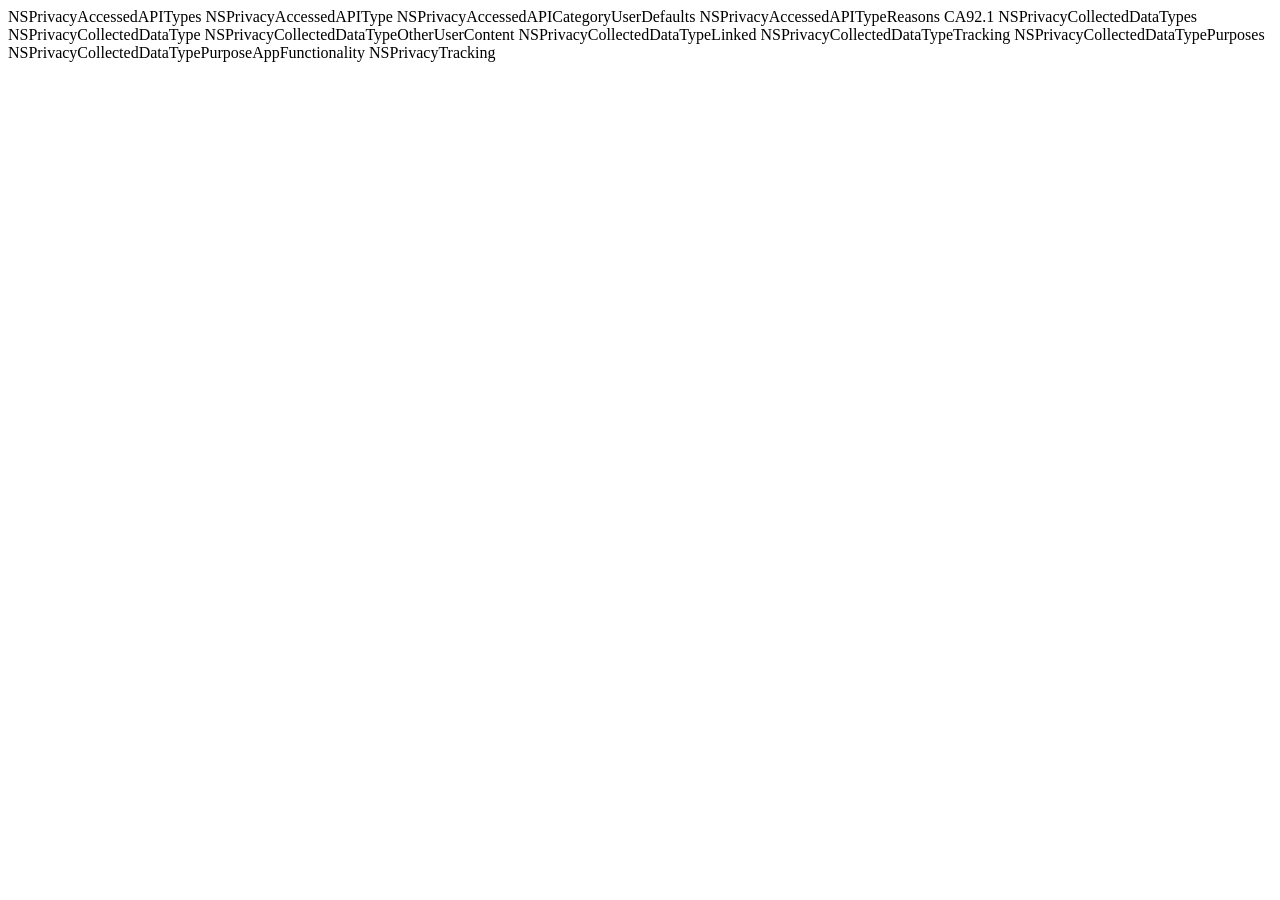
==== index.html @ e6e3efb3 "Add initial index.html with plist structure" ====
<?xml version="1.0" encoding="UTF-8"?>
<!DOCTYPE plist PUBLIC "-//Apple//DTD PLIST 1.0//EN" "http://www.apple.com/DTDs/PropertyList-1.0.dtd">
<plist version="1.0">
<dict>
	<key>NSPrivacyAccessedAPITypes</key>
	<array>
		<dict>
			<key>NSPrivacyAccessedAPIType</key>
			<string>NSPrivacyAccessedAPICategoryUserDefaults</string>
			<key>NSPrivacyAccessedAPITypeReasons</key>
			<array>
				<string>CA92.1</string>
			</array>
		</dict>
	</array>
	<key>NSPrivacyCollectedDataTypes</key>
	<array>
		<dict>
			<key>NSPrivacyCollectedDataType</key>
			<string>NSPrivacyCollectedDataTypeOtherUserContent</string>
			<key>NSPrivacyCollectedDataTypeLinked</key>
			<false/>
			<key>NSPrivacyCollectedDataTypeTracking</key>
			<false/>
			<key>NSPrivacyCollectedDataTypePurposes</key>
			<array>
				<string>NSPrivacyCollectedDataTypePurposeAppFunctionality</string>
			</array>
		</dict>
	</array>
	<key>NSPrivacyTracking</key>
	<false/>
</dict>
</plist>
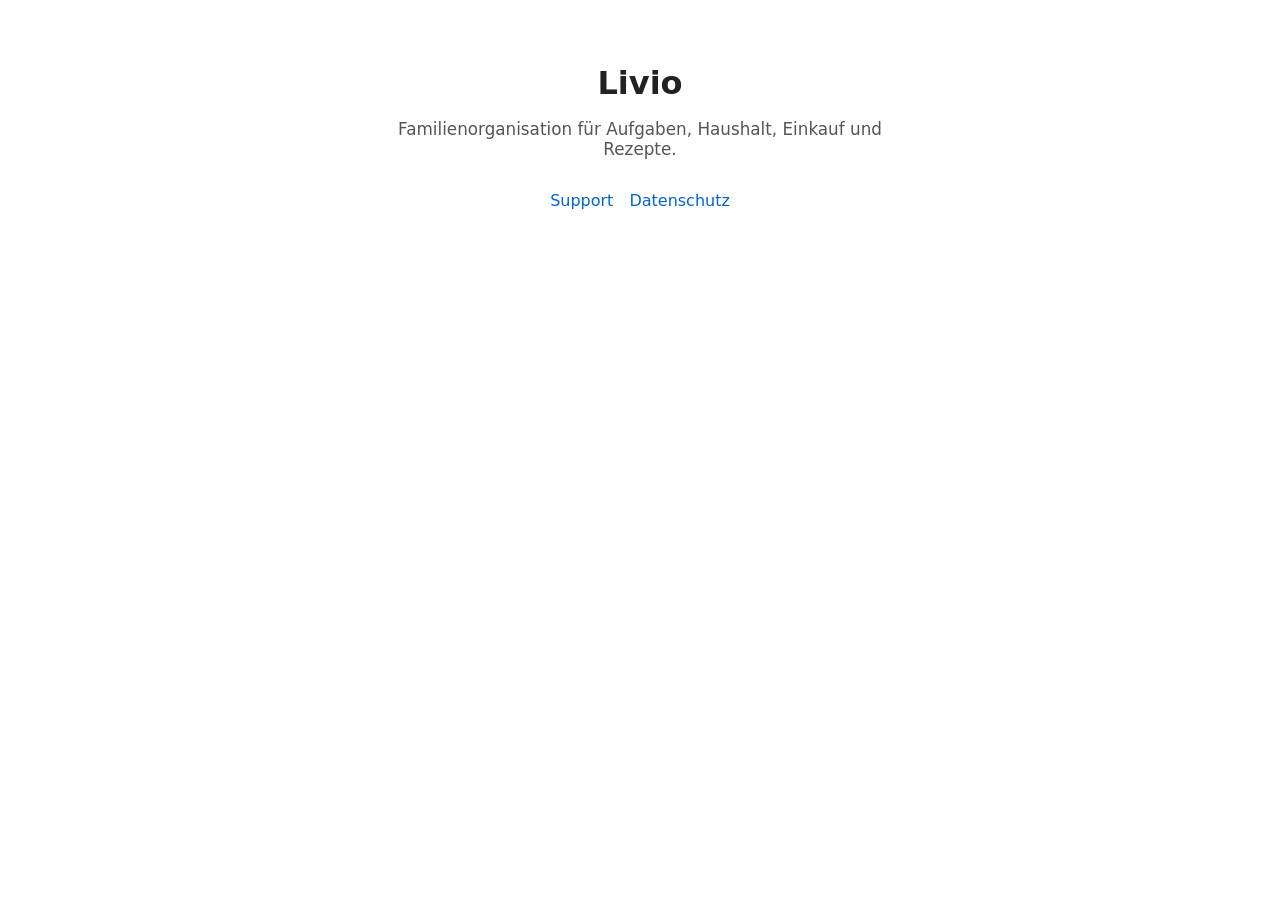
==== commit f7b97465: "Add files via upload" ====
--- a/index.html
+++ b/index.html
@@ -1,34 +1,24 @@
-<?xml version="1.0" encoding="UTF-8"?>
-<!DOCTYPE plist PUBLIC "-//Apple//DTD PLIST 1.0//EN" "http://www.apple.com/DTDs/PropertyList-1.0.dtd">
-<plist version="1.0">
-<dict>
-	<key>NSPrivacyAccessedAPITypes</key>
-	<array>
-		<dict>
-			<key>NSPrivacyAccessedAPIType</key>
-			<string>NSPrivacyAccessedAPICategoryUserDefaults</string>
-			<key>NSPrivacyAccessedAPITypeReasons</key>
-			<array>
-				<string>CA92.1</string>
-			</array>
-		</dict>
-	</array>
-	<key>NSPrivacyCollectedDataTypes</key>
-	<array>
-		<dict>
-			<key>NSPrivacyCollectedDataType</key>
-			<string>NSPrivacyCollectedDataTypeOtherUserContent</string>
-			<key>NSPrivacyCollectedDataTypeLinked</key>
-			<false/>
-			<key>NSPrivacyCollectedDataTypeTracking</key>
-			<false/>
-			<key>NSPrivacyCollectedDataTypePurposes</key>
-			<array>
-				<string>NSPrivacyCollectedDataTypePurposeAppFunctionality</string>
-			</array>
-		</dict>
-	</array>
-	<key>NSPrivacyTracking</key>
-	<false/>
-</dict>
-</plist>
+<!doctype html>
+<html lang="de">
+<head>
+  <meta charset="utf-8">
+  <title>Livio</title>
+  <meta name="viewport" content="width=device-width,initial-scale=1">
+  <style>
+    body { font-family: -apple-system, system-ui, sans-serif; max-width: 520px; margin: 4rem auto; padding: 0 1rem; color: #222; text-align: center; }
+    h1 { font-size: 2rem; margin-bottom: 0.5rem; }
+    p { font-size: 1.05rem; color: #555; }
+    nav { margin-top: 2rem; display: flex; gap: 1rem; justify-content: center; }
+    nav a { color: #0066cc; text-decoration: none; font-weight: 500; }
+    nav a:hover { text-decoration: underline; }
+  </style>
+</head>
+<body>
+  <h1>Livio</h1>
+  <p>Familienorganisation für Aufgaben, Haushalt, Einkauf und Rezepte.</p>
+  <nav>
+    <a href="./support.html">Support</a>
+    <a href="./privacy.html">Datenschutz</a>
+  </nav>
+</body>
+</html>
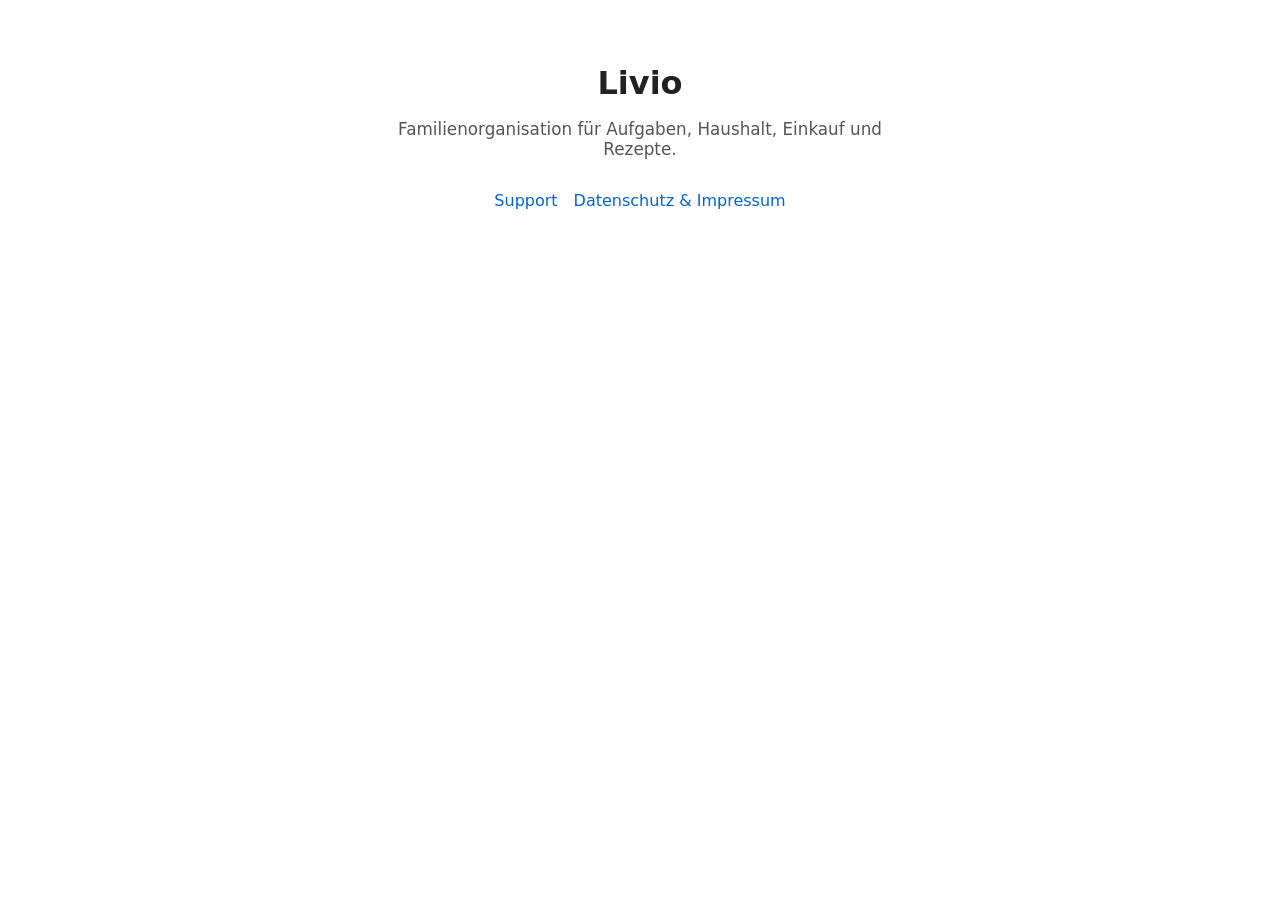
==== commit d17584c1: "Impressum ergänzt, Platzhalter durch echte Firmendaten ersetzt - privacy.html: Impressum-Block mit G" ====
--- a/index.html
+++ b/index.html
@@ -18,7 +18,7 @@
   <p>Familienorganisation für Aufgaben, Haushalt, Einkauf und Rezepte.</p>
   <nav>
     <a href="./support.html">Support</a>
-    <a href="./privacy.html">Datenschutz</a>
+    <a href="./privacy.html">Datenschutz &amp; Impressum</a>
   </nav>
 </body>
 </html>
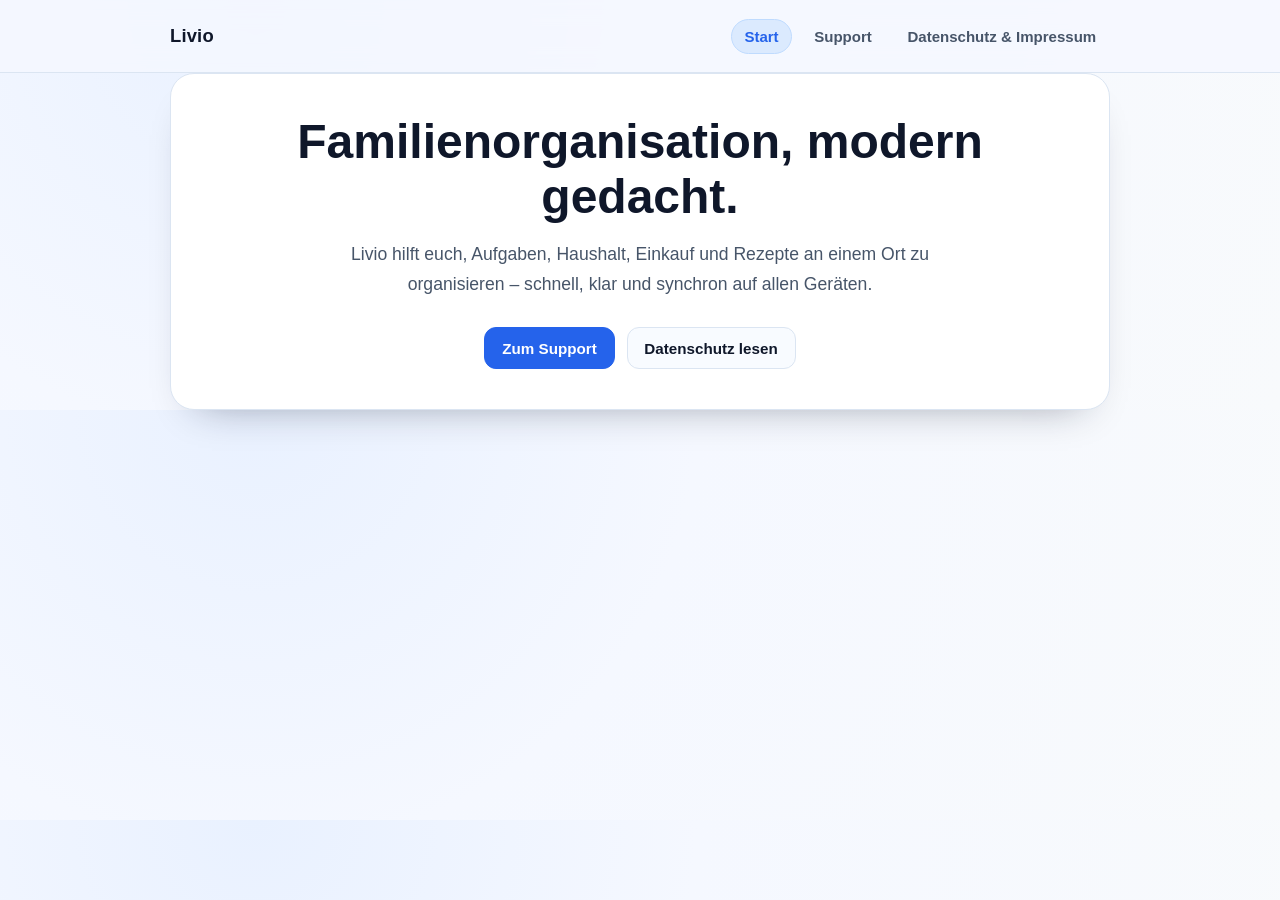
==== commit 9f5573ed: "Redesign static pages with modern layout and shared header" ====
--- a/index.html
+++ b/index.html
@@ -5,20 +5,97 @@
   <title>Livio</title>
   <meta name="viewport" content="width=device-width,initial-scale=1">
   <style>
-    body { font-family: -apple-system, system-ui, sans-serif; max-width: 520px; margin: 4rem auto; padding: 0 1rem; color: #222; text-align: center; }
-    h1 { font-size: 2rem; margin-bottom: 0.5rem; }
-    p { font-size: 1.05rem; color: #555; }
-    nav { margin-top: 2rem; display: flex; gap: 1rem; justify-content: center; }
-    nav a { color: #0066cc; text-decoration: none; font-weight: 500; }
-    nav a:hover { text-decoration: underline; }
+    :root {
+      --bg: #f5f8ff;
+      --surface: #ffffff;
+      --text: #0f172a;
+      --muted: #475569;
+      --line: #dbe5f2;
+      --brand: #2563eb;
+      --brand-soft: #dbeafe;
+      --shadow: 0 20px 40px -28px rgba(15, 23, 42, 0.45);
+    }
+
+    * { box-sizing: border-box; }
+    body {
+      margin: 0;
+      font-family: Inter, -apple-system, BlinkMacSystemFont, "Segoe UI", Roboto, sans-serif;
+      color: var(--text);
+      background: radial-gradient(circle at 20% 0%, #e9f1ff 0%, #f5f8ff 40%, #f8fafc 100%);
+    }
+
+    .container { max-width: 980px; margin: 0 auto; padding: 0 1.25rem; }
+
+    .site-header {
+      position: sticky;
+      top: 0;
+      backdrop-filter: blur(12px);
+      background: rgba(245, 248, 255, 0.8);
+      border-bottom: 1px solid var(--line);
+      z-index: 10;
+    }
+
+    .header-inner { display: flex; align-items: center; justify-content: space-between; min-height: 72px; gap: 1rem; }
+    .logo { font-weight: 800; letter-spacing: 0.01em; text-decoration: none; color: var(--text); font-size: 1.15rem; }
+    .nav { display: flex; flex-wrap: wrap; gap: 0.5rem; }
+    .nav a {
+      text-decoration: none;
+      color: var(--muted);
+      padding: 0.5rem 0.8rem;
+      border-radius: 999px;
+      font-weight: 600;
+      font-size: 0.94rem;
+      border: 1px solid transparent;
+    }
+    .nav a:hover { background: #eef4ff; color: var(--text); }
+    .nav a.active { color: var(--brand); background: var(--brand-soft); border-color: #bfdbfe; }
+
+    main { padding: 4rem 0 5rem; }
+
+    .hero {
+      background: var(--surface);
+      border: 1px solid var(--line);
+      border-radius: 24px;
+      box-shadow: var(--shadow);
+      padding: 2.5rem 2rem;
+      text-align: center;
+    }
+    h1 { margin: 0; font-size: clamp(2rem, 4vw, 3rem); }
+    .subtitle { margin: 1rem auto 0; max-width: 620px; color: var(--muted); font-size: 1.1rem; line-height: 1.7; }
+    .cta-row { margin-top: 1.7rem; display: flex; justify-content: center; gap: 0.75rem; flex-wrap: wrap; }
+    .btn {
+      padding: 0.72rem 1.05rem;
+      border-radius: 12px;
+      text-decoration: none;
+      font-weight: 700;
+      font-size: 0.95rem;
+      border: 1px solid var(--line);
+    }
+    .btn.primary { background: var(--brand); color: #fff; border-color: var(--brand); }
+    .btn.secondary { color: var(--text); background: #f8fbff; }
   </style>
 </head>
 <body>
-  <h1>Livio</h1>
-  <p>Familienorganisation für Aufgaben, Haushalt, Einkauf und Rezepte.</p>
-  <nav>
-    <a href="./support.html">Support</a>
-    <a href="./privacy.html">Datenschutz &amp; Impressum</a>
-  </nav>
+  <header class="site-header">
+    <div class="container header-inner">
+      <a class="logo" href="./index.html">Livio</a>
+      <nav class="nav" aria-label="Hauptnavigation">
+        <a class="active" href="./index.html">Start</a>
+        <a href="./support.html">Support</a>
+        <a href="./privacy.html">Datenschutz &amp; Impressum</a>
+      </nav>
+    </div>
+  </header>
+
+  <main class="container">
+    <section class="hero">
+      <h1>Familienorganisation, modern gedacht.</h1>
+      <p class="subtitle">Livio hilft euch, Aufgaben, Haushalt, Einkauf und Rezepte an einem Ort zu organisieren – schnell, klar und synchron auf allen Geräten.</p>
+      <div class="cta-row">
+        <a class="btn primary" href="./support.html">Zum Support</a>
+        <a class="btn secondary" href="./privacy.html">Datenschutz lesen</a>
+      </div>
+    </section>
+  </main>
 </body>
 </html>
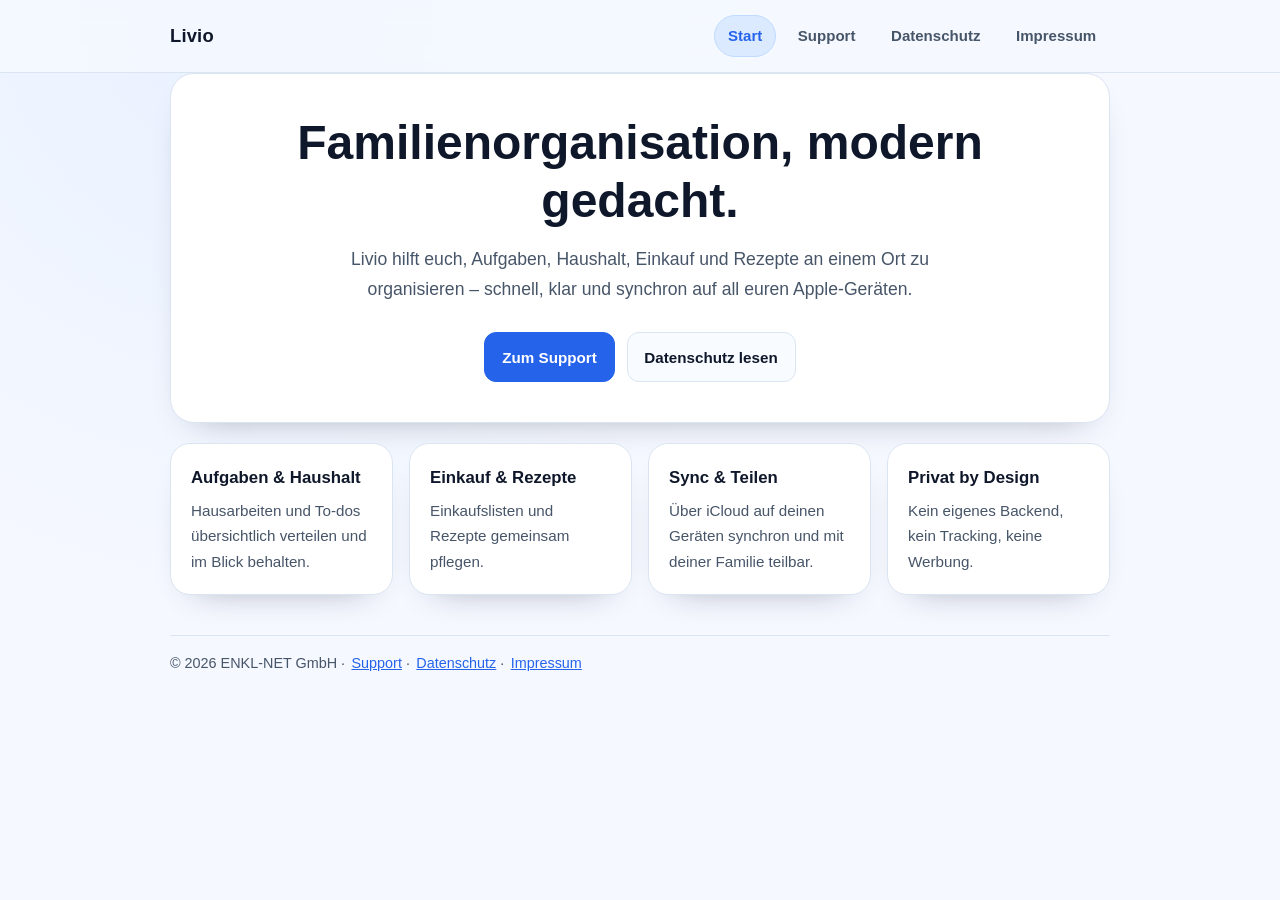
==== commit 8ee83742: "Website überarbeiten: Impressum nach DDG, DSGVO-Ergänzungen, gemeinsames CSS, Dark Mode, Checks - ei" ====
--- a/index.html
+++ b/index.html
@@ -2,100 +2,47 @@
 <html lang="de">
 <head>
   <meta charset="utf-8">
-  <title>Livio</title>
+  <title>Livio – Familienorganisation für Apple-Geräte</title>
   <meta name="viewport" content="width=device-width,initial-scale=1">
-  <style>
-    :root {
-      --bg: #f5f8ff;
-      --surface: #ffffff;
-      --text: #0f172a;
-      --muted: #475569;
-      --line: #dbe5f2;
-      --brand: #2563eb;
-      --brand-soft: #dbeafe;
-      --shadow: 0 20px 40px -28px rgba(15, 23, 42, 0.45);
-    }
-
-    * { box-sizing: border-box; }
-    body {
-      margin: 0;
-      font-family: Inter, -apple-system, BlinkMacSystemFont, "Segoe UI", Roboto, sans-serif;
-      color: var(--text);
-      background: radial-gradient(circle at 20% 0%, #e9f1ff 0%, #f5f8ff 40%, #f8fafc 100%);
-    }
-
-    .container { max-width: 980px; margin: 0 auto; padding: 0 1.25rem; }
-
-    .site-header {
-      position: sticky;
-      top: 0;
-      backdrop-filter: blur(12px);
-      background: rgba(245, 248, 255, 0.8);
-      border-bottom: 1px solid var(--line);
-      z-index: 10;
-    }
-
-    .header-inner { display: flex; align-items: center; justify-content: space-between; min-height: 72px; gap: 1rem; }
-    .logo { font-weight: 800; letter-spacing: 0.01em; text-decoration: none; color: var(--text); font-size: 1.15rem; }
-    .nav { display: flex; flex-wrap: wrap; gap: 0.5rem; }
-    .nav a {
-      text-decoration: none;
-      color: var(--muted);
-      padding: 0.5rem 0.8rem;
-      border-radius: 999px;
-      font-weight: 600;
-      font-size: 0.94rem;
-      border: 1px solid transparent;
-    }
-    .nav a:hover { background: #eef4ff; color: var(--text); }
-    .nav a.active { color: var(--brand); background: var(--brand-soft); border-color: #bfdbfe; }
-
-    main { padding: 4rem 0 5rem; }
-
-    .hero {
-      background: var(--surface);
-      border: 1px solid var(--line);
-      border-radius: 24px;
-      box-shadow: var(--shadow);
-      padding: 2.5rem 2rem;
-      text-align: center;
-    }
-    h1 { margin: 0; font-size: clamp(2rem, 4vw, 3rem); }
-    .subtitle { margin: 1rem auto 0; max-width: 620px; color: var(--muted); font-size: 1.1rem; line-height: 1.7; }
-    .cta-row { margin-top: 1.7rem; display: flex; justify-content: center; gap: 0.75rem; flex-wrap: wrap; }
-    .btn {
-      padding: 0.72rem 1.05rem;
-      border-radius: 12px;
-      text-decoration: none;
-      font-weight: 700;
-      font-size: 0.95rem;
-      border: 1px solid var(--line);
-    }
-    .btn.primary { background: var(--brand); color: #fff; border-color: var(--brand); }
-    .btn.secondary { color: var(--text); background: #f8fbff; }
-  </style>
+  <meta name="description" content="Livio hilft Familien, Aufgaben, Haushalt, Einkauf und Rezepte an einem Ort zu organisieren – synchron über iCloud, ohne Tracking.">
+  <meta name="color-scheme" content="light dark">
+  <meta name="theme-color" content="#2563eb">
+  <link rel="icon" href="./favicon.svg" type="image/svg+xml">
+  <link rel="stylesheet" href="./style.css">
 </head>
 <body>
+  <a class="skip-link" href="#inhalt">Zum Inhalt springen</a>
   <header class="site-header">
     <div class="container header-inner">
       <a class="logo" href="./index.html">Livio</a>
       <nav class="nav" aria-label="Hauptnavigation">
-        <a class="active" href="./index.html">Start</a>
+        <a href="./index.html" aria-current="page">Start</a>
         <a href="./support.html">Support</a>
-        <a href="./privacy.html">Datenschutz &amp; Impressum</a>
+        <a href="./privacy.html">Datenschutz</a>
+        <a href="./impressum.html">Impressum</a>
       </nav>
     </div>
   </header>
 
-  <main class="container">
+  <main id="inhalt" class="container">
     <section class="hero">
       <h1>Familienorganisation, modern gedacht.</h1>
-      <p class="subtitle">Livio hilft euch, Aufgaben, Haushalt, Einkauf und Rezepte an einem Ort zu organisieren – schnell, klar und synchron auf allen Geräten.</p>
+      <p class="subtitle">Livio hilft euch, Aufgaben, Haushalt, Einkauf und Rezepte an einem Ort zu organisieren – schnell, klar und synchron auf all euren Apple-Geräten.</p>
       <div class="cta-row">
         <a class="btn primary" href="./support.html">Zum Support</a>
         <a class="btn secondary" href="./privacy.html">Datenschutz lesen</a>
       </div>
     </section>
+
+    <section class="features" aria-label="Funktionen">
+      <div class="card"><h2>Aufgaben &amp; Haushalt</h2><p>Hausarbeiten und To-dos übersichtlich verteilen und im Blick behalten.</p></div>
+      <div class="card"><h2>Einkauf &amp; Rezepte</h2><p>Einkaufslisten und Rezepte gemeinsam pflegen.</p></div>
+      <div class="card"><h2>Sync &amp; Teilen</h2><p>Über iCloud auf deinen Geräten synchron und mit deiner Familie teilbar.</p></div>
+      <div class="card"><h2>Privat by Design</h2><p>Kein eigenes Backend, kein Tracking, keine Werbung.</p></div>
+    </section>
+    <footer>
+      &copy; 2026 ENKL-NET GmbH &middot; <a href="./support.html">Support</a> &middot; <a href="./privacy.html">Datenschutz</a> &middot; <a href="./impressum.html">Impressum</a>
+    </footer>
   </main>
 </body>
 </html>
--- a/style.css
+++ b/style.css
@@ -0,0 +1,151 @@
+:root {
+  --bg: #f5f8ff;
+  --bg-glow: #e9f1ff;
+  --surface: #ffffff;
+  --surface-soft: #f8fbff;
+  --text: #0f172a;
+  --body: #1e293b;
+  --muted: #475569;
+  --line: #dbe5f2;
+  --brand: #2563eb;
+  --brand-soft: #dbeafe;
+  --brand-line: #bfdbfe;
+  --hover: #eef4ff;
+  --header-bg: rgba(245, 248, 255, 0.85);
+  --shadow: 0 16px 36px -26px rgba(15, 23, 42, 0.45);
+}
+
+@media (prefers-color-scheme: dark) {
+  :root {
+    --bg: #0b1220;
+    --bg-glow: #14213d;
+    --surface: #111b2e;
+    --surface-soft: #0f1829;
+    --text: #f1f5f9;
+    --body: #e2e8f0;
+    --muted: #94a3b8;
+    --line: #243350;
+    --brand: #60a5fa;
+    --brand-soft: #1e3a6e;
+    --brand-line: #2d4f8f;
+    --hover: #172544;
+    --header-bg: rgba(11, 18, 32, 0.85);
+    --shadow: 0 16px 36px -26px rgba(0, 0, 0, 0.8);
+  }
+}
+
+* { box-sizing: border-box; }
+
+body {
+  margin: 0;
+  font-family: Inter, -apple-system, BlinkMacSystemFont, "Segoe UI", Roboto, sans-serif;
+  color: var(--text);
+  background: radial-gradient(circle at 20% 0%, var(--bg-glow) 0%, var(--bg) 45%) fixed, var(--bg);
+  line-height: 1.65;
+}
+
+.container { max-width: 980px; margin: 0 auto; padding: 0 1.25rem; }
+
+.skip-link {
+  position: absolute;
+  left: -999px;
+  top: 0.5rem;
+  background: var(--brand);
+  color: #fff;
+  padding: 0.5rem 0.9rem;
+  border-radius: 8px;
+  z-index: 100;
+}
+.skip-link:focus { left: 0.5rem; }
+
+a { color: var(--brand); }
+a:focus-visible, .btn:focus-visible {
+  outline: 3px solid var(--brand);
+  outline-offset: 2px;
+  border-radius: 6px;
+}
+
+.site-header {
+  position: sticky;
+  top: 0;
+  z-index: 20;
+  backdrop-filter: blur(12px);
+  -webkit-backdrop-filter: blur(12px);
+  background: var(--header-bg);
+  border-bottom: 1px solid var(--line);
+}
+.header-inner { min-height: 72px; display: flex; align-items: center; justify-content: space-between; gap: 1rem; }
+.logo { text-decoration: none; color: var(--text); font-weight: 800; letter-spacing: 0.01em; font-size: 1.15rem; }
+.nav { display: flex; flex-wrap: wrap; gap: 0.5rem; }
+.nav a {
+  text-decoration: none;
+  color: var(--muted);
+  padding: 0.5rem 0.8rem;
+  border-radius: 999px;
+  font-weight: 600;
+  font-size: 0.94rem;
+  border: 1px solid transparent;
+}
+.nav a:hover { background: var(--hover); color: var(--text); }
+.nav a[aria-current="page"] { color: var(--brand); background: var(--brand-soft); border-color: var(--brand-line); }
+
+main { padding: 2.4rem 0 4rem; }
+
+h1 { margin: 0 0 0.45rem; font-size: clamp(1.7rem, 4vw, 2.2rem); line-height: 1.2; }
+h2 { font-size: 1.2rem; margin: 2rem 0 0.7rem; }
+h2:first-child { margin-top: 0; }
+h3 { margin: 1.4rem 0 0.45rem; font-size: 1.02rem; }
+p, li { color: var(--body); }
+ol, ul { margin-top: 0.45rem; padding-left: 1.3rem; }
+li { margin-bottom: 0.35rem; }
+.muted { color: var(--muted); }
+
+.card {
+  background: var(--surface);
+  border: 1px solid var(--line);
+  border-radius: 20px;
+  padding: 1.5rem;
+  margin-top: 1rem;
+  box-shadow: var(--shadow);
+}
+.card > :first-child { margin-top: 0; }
+
+.legal-box {
+  background: var(--surface-soft);
+  border: 1px solid var(--line);
+  border-radius: 12px;
+  padding: 1rem 1.2rem;
+  margin-top: 0.6rem;
+}
+
+/* Startseite */
+.hero {
+  background: var(--surface);
+  border: 1px solid var(--line);
+  border-radius: 24px;
+  box-shadow: var(--shadow);
+  padding: 2.5rem 2rem;
+  text-align: center;
+}
+.hero h1 { font-size: clamp(2rem, 4vw, 3rem); }
+.subtitle { margin: 1rem auto 0; max-width: 620px; color: var(--muted); font-size: 1.1rem; line-height: 1.7; }
+.cta-row { margin-top: 1.7rem; display: flex; justify-content: center; gap: 0.75rem; flex-wrap: wrap; }
+.btn {
+  padding: 0.72rem 1.05rem;
+  border-radius: 12px;
+  text-decoration: none;
+  font-weight: 700;
+  font-size: 0.95rem;
+  border: 1px solid var(--line);
+}
+.btn.primary { background: var(--brand); color: #fff; border-color: var(--brand); }
+@media (prefers-color-scheme: dark) { .btn.primary { color: #0b1220; } }
+.btn.secondary { color: var(--text); background: var(--surface-soft); }
+
+.features { display: grid; grid-template-columns: repeat(auto-fit, minmax(210px, 1fr)); gap: 1rem; margin-top: 1.25rem; }
+.features .card { margin-top: 0; padding: 1.25rem; }
+.features h2 { font-size: 1.05rem; margin: 0 0 0.4rem; }
+.features p { margin: 0; color: var(--muted); font-size: 0.95rem; }
+
+footer { margin-top: 2.5rem; border-top: 1px solid var(--line); padding-top: 1rem; color: var(--muted); font-size: 0.9rem; }
+footer a { margin-left: 0.15rem; }
